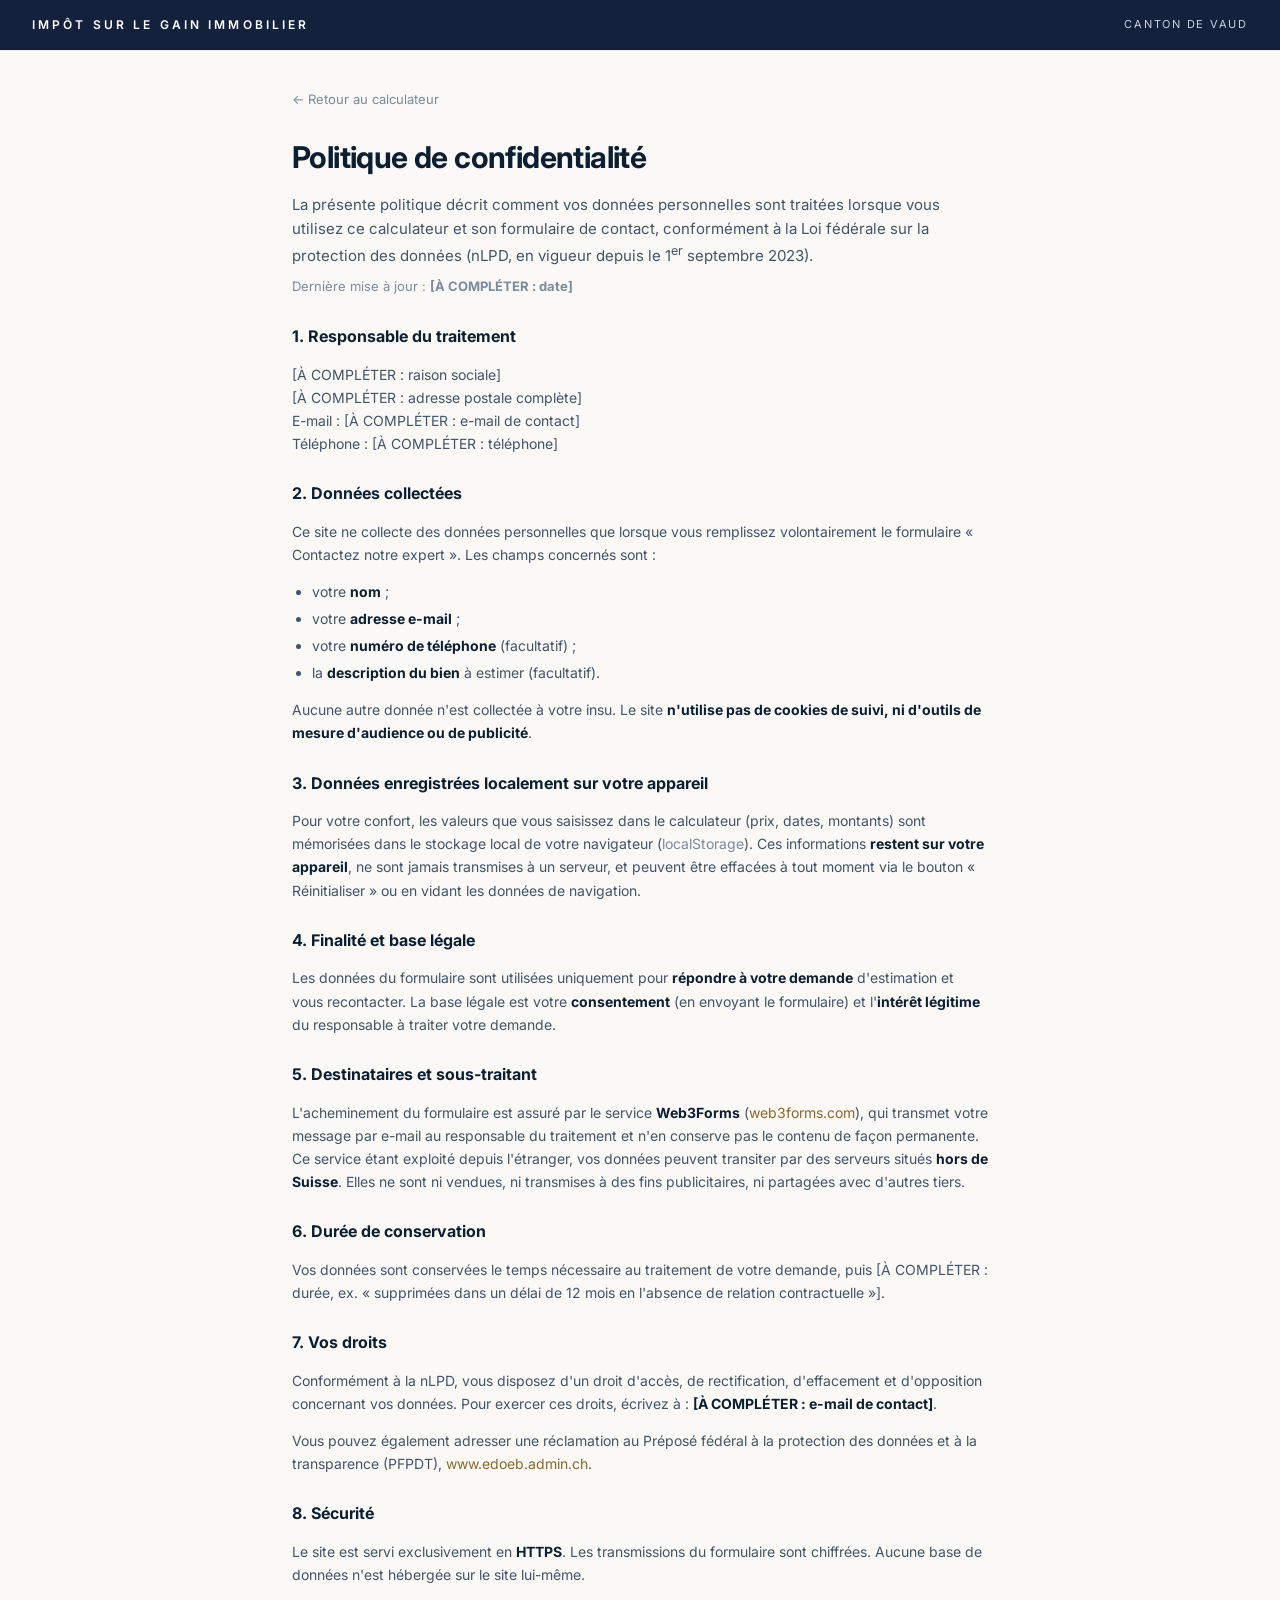
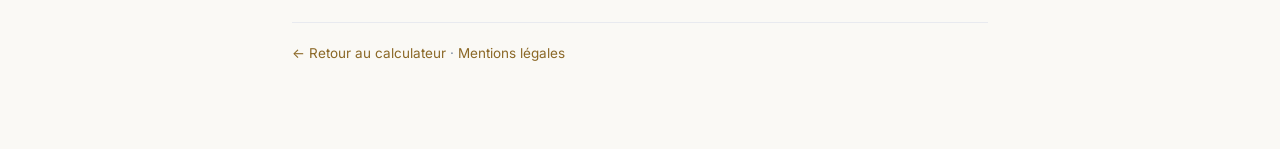
==== confidentialite.html @ 52d0381a "Part 5: nLPD legal pages (privacy policy + imprint) Add confidentialite.html (nLPD-compliant privacy" ====
<!doctype html>
<html lang="fr">
<head>
<meta charset="utf-8" />
<meta name="viewport" content="width=device-width, initial-scale=1, viewport-fit=cover" />
<title>Politique de confidentialité — Calculateur IGI Vaud</title>
<meta name="robots" content="noindex" />
<link rel="preconnect" href="https://fonts.googleapis.com" />
<link rel="preconnect" href="https://fonts.gstatic.com" crossorigin />
<link href="https://fonts.googleapis.com/css2?family=Inter:wght@300;400;500;600;700;800&display=swap" rel="stylesheet" />
<link rel="stylesheet" href="styles.css" />
</head>
<body>

<header class="site-header">
  <div class="topbar">
    <div class="topbar-inner wrap">
      <div class="topbar-brand">Impôt sur le gain immobilier</div>
      <div class="topbar-meta">Canton de Vaud</div>
    </div>
  </div>
</header>

<main class="wrap legal-wrap">
  <a class="legal-back" href="index.html">← Retour au calculateur</a>

  <h1 class="legal-h1">Politique de confidentialité</h1>
  <p class="legal-lead">La présente politique décrit comment vos données personnelles sont traitées lorsque vous utilisez ce calculateur et son formulaire de contact, conformément à la Loi fédérale sur la protection des données (nLPD, en vigueur depuis le 1<sup>er</sup> septembre 2023).</p>
  <p class="legal-updated">Dernière mise à jour : <strong>[À COMPLÉTER : date]</strong></p>

  <section class="legal-sec">
    <h2>1. Responsable du traitement</h2>
    <p>
      [À COMPLÉTER : raison sociale]<br />
      [À COMPLÉTER : adresse postale complète]<br />
      E-mail : [À COMPLÉTER : e-mail de contact]<br />
      Téléphone : [À COMPLÉTER : téléphone]
    </p>
  </section>

  <section class="legal-sec">
    <h2>2. Données collectées</h2>
    <p>Ce site ne collecte des données personnelles que lorsque vous remplissez volontairement le formulaire « Contactez notre expert ». Les champs concernés sont :</p>
    <ul>
      <li>votre <strong>nom</strong> ;</li>
      <li>votre <strong>adresse e-mail</strong> ;</li>
      <li>votre <strong>numéro de téléphone</strong> (facultatif) ;</li>
      <li>la <strong>description du bien</strong> à estimer (facultatif).</li>
    </ul>
    <p>Aucune autre donnée n'est collectée à votre insu. Le site <strong>n'utilise pas de cookies de suivi, ni d'outils de mesure d'audience ou de publicité</strong>.</p>
  </section>

  <section class="legal-sec">
    <h2>3. Données enregistrées localement sur votre appareil</h2>
    <p>Pour votre confort, les valeurs que vous saisissez dans le calculateur (prix, dates, montants) sont mémorisées dans le stockage local de votre navigateur (<em>localStorage</em>). Ces informations <strong>restent sur votre appareil</strong>, ne sont jamais transmises à un serveur, et peuvent être effacées à tout moment via le bouton « Réinitialiser » ou en vidant les données de navigation.</p>
  </section>

  <section class="legal-sec">
    <h2>4. Finalité et base légale</h2>
    <p>Les données du formulaire sont utilisées uniquement pour <strong>répondre à votre demande</strong> d'estimation et vous recontacter. La base légale est votre <strong>consentement</strong> (en envoyant le formulaire) et l'<strong>intérêt légitime</strong> du responsable à traiter votre demande.</p>
  </section>

  <section class="legal-sec">
    <h2>5. Destinataires et sous-traitant</h2>
    <p>L'acheminement du formulaire est assuré par le service <strong>Web3Forms</strong> (<a href="https://web3forms.com" target="_blank" rel="noopener">web3forms.com</a>), qui transmet votre message par e-mail au responsable du traitement et n'en conserve pas le contenu de façon permanente. Ce service étant exploité depuis l'étranger, vos données peuvent transiter par des serveurs situés <strong>hors de Suisse</strong>. Elles ne sont ni vendues, ni transmises à des fins publicitaires, ni partagées avec d'autres tiers.</p>
  </section>

  <section class="legal-sec">
    <h2>6. Durée de conservation</h2>
    <p>Vos données sont conservées le temps nécessaire au traitement de votre demande, puis [À COMPLÉTER : durée, ex. « supprimées dans un délai de 12 mois en l'absence de relation contractuelle »].</p>
  </section>

  <section class="legal-sec">
    <h2>7. Vos droits</h2>
    <p>Conformément à la nLPD, vous disposez d'un droit d'accès, de rectification, d'effacement et d'opposition concernant vos données. Pour exercer ces droits, écrivez à : <strong>[À COMPLÉTER : e-mail de contact]</strong>.</p>
    <p>Vous pouvez également adresser une réclamation au Préposé fédéral à la protection des données et à la transparence (PFPDT), <a href="https://www.edoeb.admin.ch" target="_blank" rel="noopener">www.edoeb.admin.ch</a>.</p>
  </section>

  <section class="legal-sec">
    <h2>8. Sécurité</h2>
    <p>Le site est servi exclusivement en <strong>HTTPS</strong>. Les transmissions du formulaire sont chiffrées. Aucune base de données n'est hébergée sur le site lui-même.</p>
  </section>

  <p class="legal-foot"><a href="index.html">← Retour au calculateur</a> · <a href="mentions-legales.html">Mentions légales</a></p>
</main>

</body>
</html>
---- styles.css ----
/* ============================================================
   IGI Vaud — Calculateur
   Design : clean modern, generous whitespace, navy + warm gold
   ============================================================ */

:root {
  /* palette — kept from previous version */
  --ink:        #0b1f33;
  --ink-soft:   #41546b;
  --muted:      #7a8aa0;
  --line:       #e8eaef;
  --line-soft:  #f1f2f6;
  --bg:         #faf9f5;
  --bg-card:    #ffffff;
  --bg-elev:    #fbfaf6;
  --accent:     #b48a47;
  --accent-dk:  #8b6826;
  --accent-soft:#f6ecd6;
  --blue:       #1f4f8a;
  --blue-soft:  #eaf1f9;
  --green:      #2b6a3f;
  --green-soft: #e6f1ea;
  --red:        #a8331f;
  --red-soft:   #faece8;
  --warn:       #a47214;
  --warn-soft:  #fbf3df;

  /* shadows — lighter than before */
  --shadow-1: 0 1px 2px rgba(11,31,51,.03);
  --shadow-2: 0 6px 22px -8px rgba(11,31,51,.08);
  --shadow-3: 0 20px 50px -22px rgba(11,31,51,.18);

  /* radii */
  --r-sm: 6px;
  --r:    10px;
  --r-lg: 14px;
  --r-xl: 22px;

  /* type */
  --serif: "Cormorant Garamond", Georgia, serif;
  --sans:  "Inter", -apple-system, BlinkMacSystemFont, "Segoe UI", Roboto, Helvetica, Arial, sans-serif;
}

/* ---------- base ---------- */
* { box-sizing: border-box; }
html, body { margin: 0; padding: 0; }
html { scroll-behavior: smooth; }
body {
  font-family: var(--sans);
  font-size: 15px;
  line-height: 1.55;
  color: var(--ink);
  background: var(--bg);
  -webkit-font-smoothing: antialiased;
  -moz-osx-font-smoothing: grayscale;
  text-rendering: optimizeLegibility;
}
a { color: var(--accent-dk); text-decoration: none; border-bottom: 1px solid transparent; transition: border-color .2s; }
a:hover { border-bottom-color: var(--accent); }
em { font-style: normal; color: var(--muted); font-weight: 400; }
button { font-family: inherit; cursor: pointer; }

.wrap {
  width: 100%;
  max-width: 1280px;
  margin: 0 auto;
  padding: 0 32px;
}

/* ---------- header ---------- */
.site-header {
  position: sticky;
  top: 0;
  z-index: 50;
  background: #fff;
  border-bottom: 1px solid var(--line);
}

/* Bandeau navy — repris du site d'estimation foncière */
.topbar {
  background: #14213d;
  color: #fff;
}
.topbar-inner {
  display: flex;
  align-items: center;
  justify-content: space-between;
  height: 50px;
  gap: 16px;
}
.topbar-brand {
  font-family: var(--sans);
  font-weight: 600;
  letter-spacing: .26em;
  text-transform: uppercase;
  font-size: 12px;
  color: #fff;
  white-space: nowrap;
  overflow: hidden;
  text-overflow: ellipsis;
}
.topbar-meta {
  font-size: 11px;
  letter-spacing: .16em;
  text-transform: uppercase;
  color: #c9d2e3;
  white-space: nowrap;
}

/* badges déplacés dans la barre d'onglets */
.tabs-badges {
  display: flex;
  gap: 8px;
  align-items: center;
  margin-left: auto;
  padding-left: 16px;
}
.badge, .badge-check {
  display: inline-flex;
  align-items: center;
  gap: 6px;
  font-size: 11px;
  font-weight: 600;
  padding: 6px 12px;
  border-radius: 999px;
  letter-spacing: .06em;
  text-transform: uppercase;
}
.badge {
  color: var(--accent-dk);
  background: var(--accent-soft);
  border: 1px solid #e7d8b6;
}
.badge-check {
  color: var(--green);
  background: var(--green-soft);
  border: 1px solid #cfe3d7;
  cursor: help;
}
.check-dot {
  width: 6px; height: 6px;
  border-radius: 50%;
  background: var(--green);
  box-shadow: 0 0 0 3px rgba(43,106,63,.18);
}

/* ---------- tabs ---------- */
.tabs {
  border-top: 1px solid var(--line-soft);
  background: #fff;
}
.tabs-wrap {
  display: flex;
  gap: 6px;
  position: relative;
  overflow-x: auto;
  scrollbar-width: none;
}
.tabs-wrap::-webkit-scrollbar { display: none; }

.tab {
  background: transparent;
  border: 0;
  padding: 16px 4px;
  margin-right: 30px;
  color: var(--muted);
  font-size: 14px;
  font-weight: 500;
  position: relative;
  white-space: nowrap;
  transition: color .2s;
}
.tab:hover { color: var(--ink-soft); }
.tab.is-active { color: var(--ink); font-weight: 600; }
.tab::after {
  content: "";
  position: absolute;
  left: 0; right: 0;
  bottom: -1px;
  height: 2px;
  background: var(--ink);
  transform: scaleX(0);
  transform-origin: left;
  transition: transform .3s cubic-bezier(.5,0,.2,1);
}
.tab.is-active::after { transform: scaleX(1); }

/* ---------- main / panels ---------- */
.main-content { padding: 40px 32px 72px; }

.panel { display: none; animation: fadein .35s ease; }
.panel.is-active { display: block; }

@keyframes fadein {
  from { opacity: 0; transform: translateY(4px); }
  to   { opacity: 1; transform: translateY(0); }
}

.panel-intro { margin-bottom: 32px; max-width: 800px; }
.panel-title {
  font-family: var(--sans);
  font-weight: 700;
  font-size: 32px;
  line-height: 1.15;
  letter-spacing: -.02em;
  margin: 0 0 8px;
  color: var(--ink);
}
.panel-sub {
  font-size: 14.5px;
  color: var(--ink-soft);
  margin: 0;
  max-width: 720px;
}

/* ---------- hero timeline (animation) ---------- */
.hero-tl {
  display: grid;
  grid-template-columns: 0.8fr 1.2fr;
  gap: 28px;
  align-items: center;
  background:
    radial-gradient(120% 140% at 100% 0%, rgba(180,138,71,.16) 0%, transparent 46%),
    linear-gradient(152deg, #11304e 0%, #0a1b2d 100%);
  border-radius: var(--r-lg);
  padding: 28px 34px;
  margin-bottom: 22px;
  color: #fff;
  box-shadow: var(--shadow-3);
  overflow: hidden;
  position: relative;
}
.hero-tl-copy { min-width: 0; }
.hero-tl-eyebrow {
  font-size: 11px;
  letter-spacing: .2em;
  text-transform: uppercase;
  color: var(--accent);
  font-weight: 700;
  margin-bottom: 10px;
}
.hero-tl-title {
  margin: 0 0 10px;
  font-family: var(--sans);
  font-weight: 700;
  font-size: 27px;
  line-height: 1.12;
  letter-spacing: -.02em;
  color: #fff;
}
.hero-tl-sub {
  margin: 0 0 18px;
  font-size: 13.5px;
  line-height: 1.55;
  color: rgba(255,255,255,.66);
  max-width: 360px;
}
.hero-tl-sub strong { color: #fff; font-weight: 600; }
.hero-tl-replay {
  display: inline-flex;
  align-items: center;
  gap: 7px;
  background: rgba(255,255,255,.08);
  border: 1px solid rgba(255,255,255,.16);
  color: rgba(255,255,255,.82);
  font-size: 12.5px;
  font-weight: 500;
  padding: 8px 14px;
  border-radius: 999px;
  transition: background .2s, border-color .2s, color .2s;
}
.hero-tl-replay:hover { background: rgba(255,255,255,.14); border-color: rgba(255,255,255,.3); color: #fff; }
.hero-tl-replay svg { transition: transform .5s ease; }
.hero-tl-replay:hover svg { transform: rotate(-180deg); }

.hero-tl-viz { position: relative; min-width: 0; }
.hero-tl-readout {
  position: absolute;
  top: 0;
  right: 6px;
  text-align: right;
  z-index: 2;
  pointer-events: none;
}
.hero-tl-rate {
  display: block;
  font-family: var(--sans);
  font-weight: 800;
  font-size: 40px;
  line-height: 1;
  letter-spacing: -.02em;
  font-variant-numeric: tabular-nums;
  color: var(--accent);
  text-shadow: 0 2px 18px rgba(180,138,71,.4);
}
.hero-tl-year {
  display: block;
  margin-top: 4px;
  font-size: 12px;
  color: rgba(255,255,255,.55);
  font-variant-numeric: tabular-nums;
}
#heroChart { width: 100%; height: 220px; display: block; overflow: visible; }

/* svg pieces */
.htl-grid { stroke: rgba(255,255,255,.08); stroke-width: 1; }
.htl-axis-label { fill: rgba(255,255,255,.4); font-size: 10px; font-family: var(--sans); }
.htl-rate-label { fill: rgba(255,255,255,.35); font-size: 9px; font-family: var(--sans); }
.htl-curve { fill: none; stroke: var(--accent); stroke-width: 2.4; stroke-linecap: round; stroke-linejoin: round; }
.htl-marker { fill: #fff; stroke: var(--accent); stroke-width: 3; filter: drop-shadow(0 2px 6px rgba(0,0,0,.3)); }
.htl-user-guide { stroke: rgba(255,255,255,.3); stroke-width: 1; stroke-dasharray: 3 3; }
.htl-user-dot { fill: var(--accent); stroke: #fff; stroke-width: 2.5; }
.htl-user-pulse { fill: var(--accent); opacity: .5; }
.htl-user-label { fill: #fff; font-size: 10.5px; font-weight: 600; font-family: var(--sans); }

@media (max-width: 880px) {
  .hero-tl { grid-template-columns: 1fr; gap: 18px; padding: 24px 22px; }
  .hero-tl-title { font-size: 23px; }
  .hero-tl-sub { max-width: none; }
  .hero-tl-rate { font-size: 34px; }
  #heroChart { height: 180px; }
}

/* ---------- layout ---------- */
.layout {
  display: grid;
  grid-template-columns: 1fr 380px;
  gap: 28px;
  align-items: start;
}
@media (max-width: 1080px) {
  .layout { grid-template-columns: 1fr; }
}

.form-col { display: flex; flex-direction: column; gap: 18px; }

/* ---------- card ---------- */
.card {
  background: var(--bg-card);
  border: 1px solid var(--line);
  border-radius: var(--r-lg);
  padding: 24px 26px;
  box-shadow: var(--shadow-1);
  transition: box-shadow .2s, border-color .2s;
}
.card:hover { border-color: #dde2eb; }

.card-head {
  display: flex;
  align-items: center;
  gap: 12px;
  margin-bottom: 18px;
  flex-wrap: wrap;
}
.card-step {
  font-family: var(--sans);
  font-size: 11px;
  font-weight: 700;
  color: var(--muted);
  letter-spacing: .14em;
  background: var(--bg-elev);
  border: 1px solid var(--line);
  padding: 3px 8px;
  border-radius: 4px;
}
.card-title {
  margin: 0;
  font-size: 17px;
  font-weight: 600;
  letter-spacing: -.005em;
  color: var(--ink);
}
.card-hint {
  font-size: 12px;
  color: var(--muted);
  font-weight: 400;
  margin-left: auto;
}
.card-help {
  font-size: 13px;
  color: var(--ink-soft);
  background: var(--bg-elev);
  border-left: 2px solid var(--accent);
  padding: 10px 14px;
  border-radius: 4px;
  margin: 0 0 18px;
  line-height: 1.5;
}
.card-help a { font-weight: 500; }

/* collapsible (details/summary) */
.card.collapsible { padding: 22px 26px; }
.card.collapsible summary {
  list-style: none;
  cursor: pointer;
  margin-bottom: 0;
  user-select: none;
}
.card.collapsible summary::-webkit-details-marker { display: none; }
.card.collapsible .chev {
  margin-left: 4px;
  color: var(--muted);
  transition: transform .25s;
}
.card.collapsible[open] .chev { transform: rotate(180deg); }
.card.collapsible[open] summary { margin-bottom: 18px; }
.card.collapsible > *:not(summary) { animation: fadein .25s ease; }

/* ---------- grids ---------- */
.grid { display: grid; gap: 16px 18px; }
.grid-2 { grid-template-columns: repeat(2, minmax(0, 1fr)); }
.grid-3 { grid-template-columns: repeat(3, minmax(0, 1fr)); }
@media (max-width: 720px) {
  .grid-2, .grid-3 { grid-template-columns: 1fr; }
}

/* ---------- field ---------- */
.field { display: flex; flex-direction: column; gap: 5px; min-width: 0; }
.field-label {
  font-size: 12px;
  font-weight: 500;
  color: var(--ink-soft);
  letter-spacing: .02em;
}
.field-label em {
  color: var(--muted);
  font-weight: 400;
  margin-left: 4px;
}

input[type="text"],
input[type="number"],
input[type="date"],
input[type="search"] {
  appearance: none;
  -webkit-appearance: none;
  width: 100%;
  height: 42px;
  padding: 0 14px;
  border: 1px solid var(--line);
  border-radius: var(--r);
  background: #fff;
  font-family: var(--sans);
  font-size: 14.5px;
  font-weight: 500;
  color: var(--ink);
  transition: border-color .2s, box-shadow .2s, background .2s;
}
input[type="date"] { color: var(--ink); font-weight: 500; }
input::placeholder { color: #c2cbd7; font-weight: 400; }
input:hover { border-color: #cdd4e0; }
input:focus {
  outline: none;
  border-color: var(--blue);
  box-shadow: 0 0 0 4px rgba(31,79,138,.10);
}
input.num { text-align: right; font-variant-numeric: tabular-nums; padding-right: 54px; }

.input-wrap { position: relative; }
.input-suffix {
  position: absolute;
  right: 14px;
  top: 50%;
  transform: translateY(-50%);
  font-size: 11.5px;
  color: var(--muted);
  font-weight: 500;
  letter-spacing: .04em;
  pointer-events: none;
}

/* readout inline (auto-calculated cell) */
.field.auto .readout-inline {
  height: 42px;
  display: flex;
  align-items: center;
  justify-content: flex-end;
  gap: 8px;
  padding: 0 14px;
  border: 1px dashed var(--line);
  border-radius: var(--r);
  background: var(--bg-elev);
  color: var(--ink);
  font-variant-numeric: tabular-nums;
  font-weight: 600;
  font-size: 14.5px;
}
.readout-inline .suffix {
  font-size: 11.5px;
  color: var(--muted);
  font-weight: 500;
}

/* pill = small inline result */
.pill {
  display: flex;
  align-items: center;
  justify-content: space-between;
  gap: 12px;
  padding: 12px 16px;
  margin-top: 18px;
  background: var(--bg-elev);
  border: 1px solid var(--line-soft);
  border-radius: var(--r);
}
.pill-label {
  font-size: 12px;
  color: var(--ink-soft);
  font-weight: 500;
}
.pill-value {
  font-weight: 600;
  color: var(--ink);
  font-variant-numeric: tabular-nums;
}
.pill.highlight {
  background: var(--accent-soft);
  border-color: #e7d8b6;
}
.pill.highlight .pill-value { color: var(--accent-dk); }
.pill-row {
  display: grid;
  gap: 8px;
  margin-top: 16px;
}

/* totals — minimal */
.card-total {
  display: flex;
  align-items: center;
  justify-content: space-between;
  margin-top: 18px;
  padding: 14px 18px;
  background: var(--ink);
  color: #fff;
  border-radius: var(--r);
  font-size: 13px;
  letter-spacing: .04em;
  text-transform: uppercase;
  font-weight: 500;
}
.card-total strong {
  font-family: var(--sans);
  font-size: 18px;
  font-weight: 700;
  letter-spacing: -.005em;
  text-transform: none;
  font-variant-numeric: tabular-nums;
}

/* ---------- occupation choice (refonte) ---------- */
.occ-choice {
  display: grid;
  grid-template-columns: repeat(3, 1fr);
  gap: 10px;
  margin-bottom: 18px;
}
.occ-btn {
  background: #fff;
  border: 1.5px solid var(--line);
  border-radius: var(--r);
  padding: 16px 14px;
  display: flex;
  flex-direction: column;
  align-items: flex-start;
  gap: 6px;
  transition: all .2s;
  color: var(--ink-soft);
}
.occ-btn:hover { border-color: #cdd4e0; background: var(--bg-elev); color: var(--ink); }
.occ-btn.is-active {
  border-color: var(--ink);
  background: var(--ink);
  color: #fff;
  box-shadow: var(--shadow-2);
}
.occ-icon {
  display: inline-flex;
  width: 36px; height: 36px;
  border-radius: 8px;
  background: var(--bg-elev);
  align-items: center;
  justify-content: center;
  color: var(--ink);
  margin-bottom: 4px;
}
.occ-btn.is-active .occ-icon {
  background: rgba(255,255,255,.10);
  color: var(--accent);
}
.occ-name { font-weight: 600; font-size: 14px; }
.occ-meta { font-size: 11.5px; color: var(--muted); letter-spacing: .02em; }
.occ-btn.is-active .occ-meta { color: rgba(255,255,255,.6); }
@media (max-width: 600px) {
  .occ-choice { grid-template-columns: 1fr; }
}

.occ-detail {
  margin-bottom: 16px;
}
.occ-explain {
  font-size: 13.5px;
  color: var(--ink-soft);
  background: var(--bg-elev);
  border: 1px solid var(--line-soft);
  border-radius: var(--r);
  padding: 14px 16px;
  margin: 0;
  line-height: 1.55;
}

/* ---------- slider mixte ---------- */
.slider-block {
  background: var(--bg-elev);
  border: 1px solid var(--line-soft);
  border-radius: var(--r);
  padding: 18px 18px 16px;
}
.slider-prompt {
  font-size: 13.5px;
  color: var(--ink-soft);
  margin-bottom: 14px;
}
.slider-prompt strong { color: var(--ink); font-weight: 600; }
.slider-track-wrap {
  position: relative;
  height: 32px;
  display: flex;
  align-items: center;
}
input[type="range"] {
  -webkit-appearance: none;
  appearance: none;
  width: 100%;
  height: 8px;
  border-radius: 999px;
  background: transparent;
  cursor: pointer;
}
input[type="range"]::-webkit-slider-runnable-track {
  height: 8px;
  border-radius: 999px;
  background: linear-gradient(to right,
    var(--accent) 0%,
    var(--accent) var(--slider-pct, 0%),
    #d8dde6 var(--slider-pct, 0%),
    #d8dde6 100%);
}
input[type="range"]::-moz-range-track {
  height: 8px;
  border-radius: 999px;
  background: #d8dde6;
}
input[type="range"]::-moz-range-progress {
  height: 8px;
  border-radius: 999px;
  background: var(--accent);
}
input[type="range"]::-webkit-slider-thumb {
  -webkit-appearance: none;
  appearance: none;
  width: 22px; height: 22px;
  border-radius: 50%;
  background: #fff;
  border: 2px solid var(--ink);
  margin-top: -7px;
  cursor: grab;
  box-shadow: 0 2px 6px rgba(11,31,51,.18);
  transition: transform .15s;
}
input[type="range"]::-webkit-slider-thumb:hover { transform: scale(1.1); }
input[type="range"]::-webkit-slider-thumb:active { cursor: grabbing; transform: scale(1.05); }
input[type="range"]::-moz-range-thumb {
  width: 22px; height: 22px;
  border-radius: 50%;
  background: #fff;
  border: 2px solid var(--ink);
  cursor: grab;
  box-shadow: 0 2px 6px rgba(11,31,51,.18);
}
input[type="range"]:focus { outline: none; }
input[type="range"]:focus::-webkit-slider-thumb {
  box-shadow: 0 0 0 6px rgba(180,138,71,.18), 0 2px 6px rgba(11,31,51,.18);
}

.slider-readout {
  display: flex;
  justify-content: space-between;
  margin-top: 12px;
  gap: 12px;
}
.slider-leg {
  display: flex;
  flex-direction: column;
  align-items: flex-start;
}
.slider-leg.secondaire { align-items: flex-end; text-align: right; }
.leg-num {
  font-size: 22px;
  font-weight: 700;
  color: var(--ink);
  font-variant-numeric: tabular-nums;
  line-height: 1;
}
.slider-leg.principale .leg-num { color: var(--accent-dk); }
.leg-lbl {
  font-size: 11.5px;
  color: var(--muted);
  margin-top: 4px;
  letter-spacing: .02em;
}

/* ---------- RESULTS column ---------- */
.result-col { position: relative; }
.result-sticky {
  position: sticky;
  top: 132px;
  display: flex;
  flex-direction: column;
  gap: 14px;
}
@media (max-width: 1080px) {
  .result-sticky { position: static; }
}

.result-hero {
  background: linear-gradient(155deg, #11304e 0%, #0a1b2d 100%);
  color: #fff;
  border-radius: var(--r-lg);
  padding: 26px 28px 24px;
  box-shadow: var(--shadow-3);
  overflow: hidden;
  position: relative;
}
.result-hero::after {
  content: "";
  position: absolute;
  top: -40%; right: -20%;
  width: 320px; height: 320px;
  background: radial-gradient(circle, rgba(180,138,71,.20) 0%, transparent 70%);
  pointer-events: none;
}
.result-eyebrow {
  font-size: 11px;
  letter-spacing: .2em;
  text-transform: uppercase;
  color: var(--accent);
  font-weight: 700;
  margin-bottom: 6px;
}
.result-amount {
  /* readable, modern: sans-serif tabular-nums, slightly loose for apostrophes */
  font-family: var(--sans);
  font-weight: 700;
  font-size: 40px;
  line-height: 1.1;
  letter-spacing: -.01em;
  font-variant-numeric: tabular-nums;
  font-feature-settings: "tnum", "lnum";
  color: #fff;
  word-spacing: -0.04em;
}
.result-foot {
  margin-top: 8px;
  font-size: 12.5px;
  color: rgba(255,255,255,.62);
  line-height: 1.45;
}

.result-card {
  background: #fff;
  border: 1px solid var(--line);
  border-radius: var(--r-lg);
  padding: 18px 22px;
  box-shadow: var(--shadow-1);
}

.result-title {
  font-family: var(--sans);
  font-size: 12px;
  font-weight: 700;
  letter-spacing: .14em;
  text-transform: uppercase;
  color: var(--muted);
  margin: 0 0 12px;
  padding-bottom: 10px;
  border-bottom: 1px solid var(--line-soft);
}

/* key-value tables */
.kv {
  width: 100%;
  border-collapse: collapse;
  font-size: 13px;
}
.kv td {
  padding: 6px 0;
  color: var(--ink-soft);
  vertical-align: top;
}
.kv td.num {
  text-align: right;
  font-variant-numeric: tabular-nums;
  color: var(--ink);
  white-space: nowrap;
}
.kv tr.sep td {
  border-top: 1px solid var(--line-soft);
  padding-top: 9px;
  color: var(--ink);
}

/* tips */
.tips { list-style: none; padding: 0; margin: 0; display: flex; flex-direction: column; gap: 14px; }
.tips li {
  font-size: 13px;
  color: var(--ink-soft);
  line-height: 1.5;
}
.tips strong {
  display: block;
  color: var(--ink);
  font-size: 12.5px;
  font-weight: 600;
  margin-bottom: 2px;
}
.tips div { color: var(--muted); font-size: 12.5px; }

.disclaimer {
  font-size: 11.5px;
  color: var(--muted);
  line-height: 1.5;
  margin: 0;
  padding: 0 4px;
}

.reset-btn {
  background: transparent;
  border: 1px solid var(--line);
  border-radius: var(--r);
  padding: 10px 14px;
  font-size: 13px;
  color: var(--ink-soft);
  font-weight: 500;
  transition: all .2s;
}
.reset-btn:hover {
  background: var(--ink);
  color: #fff;
  border-color: var(--ink);
}

/* ---------- BARÈME ---------- */
.bareme-wrap {
  display: grid;
  grid-template-columns: 1.1fr 1fr;
  gap: 28px;
  align-items: start;
}
@media (max-width: 1000px) {
  .bareme-wrap { grid-template-columns: 1fr; }
}
.bareme-table {
  width: 100%;
  border-collapse: collapse;
  background: #fff;
  border: 1px solid var(--line);
  border-radius: var(--r-lg);
  overflow: hidden;
  box-shadow: var(--shadow-1);
  font-size: 13.5px;
}
.bareme-table th {
  background: var(--bg-elev);
  color: var(--ink-soft);
  text-align: left;
  padding: 13px 18px;
  font-weight: 600;
  font-size: 11px;
  letter-spacing: .12em;
  text-transform: uppercase;
  border-bottom: 1px solid var(--line);
}
.bareme-table th:last-child { text-align: right; }
.bareme-table td {
  padding: 10px 18px;
  border-top: 1px solid var(--line-soft);
}
.bareme-table tr:first-child td { border-top: 0; }
.bareme-table td:first-child {
  font-variant-numeric: tabular-nums;
  font-weight: 600;
  color: var(--ink);
  width: 100px;
}
.bareme-table td:nth-child(2) { color: var(--muted); }
.bareme-table td:last-child {
  text-align: right;
  font-weight: 600;
  font-variant-numeric: tabular-nums;
  color: var(--ink);
}
.bareme-table tr:hover td { background: var(--bg-elev); }
.bareme-table tr.floor td { background: var(--accent-soft) !important; color: var(--accent-dk); font-weight: 600; }
.bareme-table tr.floor td:first-child { color: var(--accent-dk); }

.bareme-side {
  display: flex;
  flex-direction: column;
  gap: 16px;
}
.bareme-chart {
  background: #fff;
  border: 1px solid var(--line);
  border-radius: var(--r-lg);
  padding: 20px;
  box-shadow: var(--shadow-1);
}
.chart-title {
  font-size: 11px;
  color: var(--muted);
  letter-spacing: .12em;
  text-transform: uppercase;
  font-weight: 700;
  margin-bottom: 14px;
}
#rateChart { width: 100%; height: 220px; display: block; }
.bareme-source {
  font-size: 12.5px;
  color: var(--ink-soft);
  padding: 12px 16px;
  background: var(--bg-elev);
  border-radius: var(--r);
  border: 1px solid var(--line-soft);
  line-height: 1.5;
}

/* ---------- GUIDE — modernized ---------- */
.guide-toolbar {
  display: flex;
  align-items: center;
  justify-content: space-between;
  gap: 14px;
  margin-bottom: 22px;
  flex-wrap: wrap;
}
.search-wrap {
  position: relative;
  flex: 1;
  min-width: 220px;
  max-width: 480px;
}
.search-wrap svg {
  position: absolute;
  left: 14px;
  top: 50%;
  transform: translateY(-50%);
  color: var(--muted);
  pointer-events: none;
}
.search-wrap input[type="search"] {
  padding-left: 40px;
  background: #fff;
}
.filter-chips {
  display: flex;
  gap: 6px;
  background: var(--bg-elev);
  padding: 4px;
  border-radius: 999px;
  border: 1px solid var(--line-soft);
}
.chip {
  background: transparent;
  border: 0;
  font-size: 13px;
  font-weight: 500;
  color: var(--ink-soft);
  padding: 8px 14px;
  border-radius: 999px;
  transition: all .2s;
}
.chip:hover { color: var(--ink); }
.chip.is-active {
  background: #fff;
  color: var(--ink);
  font-weight: 600;
  box-shadow: var(--shadow-2);
}

.guide-list-unified {
  display: grid;
  grid-template-columns: repeat(2, 1fr);
  gap: 10px;
}
@media (max-width: 820px) {
  .guide-list-unified { grid-template-columns: 1fr; }
}
.g-item {
  display: grid;
  grid-template-columns: 38px 1fr auto;
  align-items: center;
  gap: 12px;
  padding: 14px 16px;
  border: 1px solid var(--line);
  border-radius: var(--r);
  background: #fff;
  transition: all .2s;
}
.g-item:hover {
  border-color: var(--ink);
  transform: translateY(-1px);
  box-shadow: var(--shadow-2);
}
.g-item.is-no { background: #fff; }
.g-item .g-mark {
  width: 28px; height: 28px;
  border-radius: 50%;
  display: grid; place-items: center;
  flex-shrink: 0;
}
.g-item.is-yes .g-mark { background: var(--green-soft); color: var(--green); }
.g-item.is-yes-partial .g-mark { background: #fff5e0; color: #92671b; }
.g-item.is-no .g-mark { background: var(--red-soft); color: var(--red); }
.g-body { min-width: 0; }
.g-title {
  font-size: 14px;
  font-weight: 600;
  color: var(--ink);
  line-height: 1.3;
}
.g-note {
  font-size: 12px;
  color: var(--muted);
  margin-top: 2px;
  line-height: 1.4;
}
.g-tag {
  font-size: 10.5px;
  font-weight: 700;
  letter-spacing: .1em;
  padding: 4px 8px;
  border-radius: 4px;
  white-space: nowrap;
}
.g-item.is-yes .g-tag { background: var(--green-soft); color: var(--green); }
.g-item.is-yes-partial .g-tag { background: #fff5e0; color: #92671b; }
.g-item.is-no .g-tag { background: var(--red-soft); color: var(--red); }

.g-empty {
  grid-column: 1 / -1;
  text-align: center;
  color: var(--muted);
  font-size: 14px;
  padding: 40px 20px;
  background: var(--bg-elev);
  border-radius: var(--r);
  border: 1px dashed var(--line);
}

.guide-source {
  font-size: 12.5px;
  color: var(--ink-soft);
  line-height: 1.5;
  padding: 14px 18px;
  background: var(--bg-elev);
  border-left: 2px solid var(--accent);
  border-radius: 6px;
  margin-top: 24px;
}

/* ---------- CTA contact ---------- */
.cta-card {
  position: relative;
  overflow: hidden;
  border-radius: var(--r-lg);
  padding: 22px 24px;
  background: linear-gradient(155deg, #1b3a5b 0%, #11304e 55%, #0a1b2d 100%);
  color: #fff;
  box-shadow: var(--shadow-2);
}
.cta-glow {
  position: absolute;
  top: -50%; right: -30%;
  width: 280px; height: 280px;
  background: radial-gradient(circle, rgba(180,138,71,.34) 0%, transparent 68%);
  pointer-events: none;
}
.cta-body { position: relative; }
.cta-kicker {
  font-size: 11px;
  letter-spacing: .14em;
  text-transform: uppercase;
  font-weight: 700;
  color: var(--accent);
  margin-bottom: 8px;
}
.cta-title {
  margin: 0 0 6px;
  font-size: 18px;
  font-weight: 700;
  line-height: 1.25;
  letter-spacing: -.01em;
  color: #fff;
}
.cta-sub {
  margin: 0 0 16px;
  font-size: 12.5px;
  line-height: 1.5;
  color: rgba(255,255,255,.66);
}
.cta-btn {
  display: inline-flex;
  align-items: center;
  gap: 8px;
  background: var(--accent);
  color: #1a1205;
  border: 0;
  border-radius: var(--r);
  padding: 11px 18px;
  font-size: 13.5px;
  font-weight: 600;
  letter-spacing: .01em;
  transition: transform .15s, box-shadow .2s, background .2s;
  box-shadow: 0 6px 18px -6px rgba(180,138,71,.7);
}
.cta-btn svg { transition: transform .2s; }
.cta-btn:hover {
  background: #c79a52;
  transform: translateY(-1px);
  box-shadow: 0 10px 24px -8px rgba(180,138,71,.85);
}
.cta-btn:hover svg { transform: translateX(3px); }

/* ---------- profil expert (confiance) ---------- */
.expert-mini {
  display: flex;
  align-items: center;
  gap: 12px;
  margin: 0 0 16px;
  padding-top: 14px;
  border-top: 1px solid rgba(255,255,255,.12);
}
.expert-photo {
  width: 46px; height: 46px;
  border-radius: 50%;
  object-fit: cover;
  border: 2px solid rgba(255,255,255,.22);
  background: #1b3a5b;
  flex-shrink: 0;
}
.expert-photo.lg { width: 58px; height: 58px; border-color: var(--line); }
.expert-photo.is-fallback {
  background: #1b3a5b url("data:image/svg+xml,%3Csvg xmlns='http://www.w3.org/2000/svg' viewBox='0 0 24 24' fill='%23ffffff' fill-opacity='0.66'%3E%3Cpath d='M12 12a5 5 0 1 0 0-10 5 5 0 0 0 0 10zm0 2c-5 0-9 2.5-9 6v2h18v-2c0-3.5-4-6-9-6z'/%3E%3C/svg%3E") center/64% no-repeat;
}
.modal-expert .expert-photo.is-fallback { background-color: var(--ink); }
.expert-id { display: flex; flex-direction: column; min-width: 0; }
.expert-name { font-weight: 600; font-size: 14px; line-height: 1.3; }
.expert-role { font-size: 12px; line-height: 1.3; }
.cta-card .expert-name { color: #fff; }
.cta-card .expert-role { color: rgba(255,255,255,.62); }

.modal-expert {
  display: flex;
  align-items: center;
  gap: 14px;
  margin-bottom: 16px;
  padding-bottom: 16px;
  border-bottom: 1px solid var(--line-soft);
}
.modal-expert .expert-name { color: var(--ink); font-size: 15px; }
.modal-expert .expert-role { color: var(--muted); }
.modal-expert .modal-kicker { margin-bottom: 3px; }

/* ---------- modale contact ---------- */
.modal-overlay {
  position: fixed;
  inset: 0;
  z-index: 100;
  display: flex;
  align-items: center;
  justify-content: center;
  padding: 24px;
  background: rgba(8, 18, 30, .55);
  backdrop-filter: blur(4px);
  -webkit-backdrop-filter: blur(4px);
  animation: overlayIn .2s ease;
}
.modal-overlay[hidden] { display: none; }
@keyframes overlayIn { from { opacity: 0; } to { opacity: 1; } }

.modal {
  position: relative;
  width: 100%;
  max-width: 460px;
  max-height: calc(100vh - 48px);
  overflow-y: auto;
  background: #fff;
  border-radius: var(--r-lg);
  padding: 30px 30px 26px;
  box-shadow: var(--shadow-3);
  animation: modalIn .28s cubic-bezier(.2,.7,.2,1);
}
@keyframes modalIn {
  from { opacity: 0; transform: translateY(14px) scale(.98); }
  to   { opacity: 1; transform: none; }
}
.modal-close {
  position: absolute;
  top: 14px; right: 14px;
  width: 34px; height: 34px;
  display: grid; place-items: center;
  background: var(--bg-elev);
  border: 1px solid var(--line);
  border-radius: 8px;
  color: var(--ink-soft);
  transition: background .2s, color .2s;
}
.modal-close:hover { background: var(--ink); color: #fff; border-color: var(--ink); }

.modal-head { margin-bottom: 20px; padding-right: 30px; }
.modal-kicker {
  font-size: 11px;
  letter-spacing: .14em;
  text-transform: uppercase;
  font-weight: 700;
  color: var(--accent-dk);
  margin-bottom: 8px;
}
.modal-title {
  margin: 0 0 6px;
  font-family: var(--sans);
  font-size: 24px;
  font-weight: 700;
  letter-spacing: -.02em;
  color: var(--ink);
}
.modal-sub {
  margin: 0;
  font-size: 13.5px;
  line-height: 1.5;
  color: var(--ink-soft);
}

.contact-form { display: flex; flex-direction: column; gap: 14px; }
.hp { position: absolute !important; left: -9999px; opacity: 0; height: 0; width: 0; }
.cf-row { display: grid; grid-template-columns: 1fr 1fr; gap: 14px; }
@media (max-width: 480px) { .cf-row { grid-template-columns: 1fr; } }
.cf-field { display: flex; flex-direction: column; gap: 5px; }
.cf-field label {
  font-size: 12px;
  font-weight: 500;
  color: var(--ink-soft);
}
.cf-field .req { color: var(--accent-dk); }
.contact-form input,
.contact-form textarea {
  width: 100%;
  border: 1px solid var(--line);
  border-radius: var(--r);
  padding: 11px 14px;
  font-family: var(--sans);
  font-size: 14.5px;
  color: var(--ink);
  background: #fff;
  transition: border-color .2s, box-shadow .2s;
}
.contact-form textarea { resize: vertical; min-height: 76px; }
.contact-form input:focus,
.contact-form textarea:focus {
  outline: none;
  border-color: var(--blue);
  box-shadow: 0 0 0 4px rgba(31,79,138,.10);
}
.contact-form input:invalid:not(:placeholder-shown) { border-color: var(--red); }

.cf-submit {
  margin-top: 4px;
  background: var(--ink);
  color: #fff;
  border: 0;
  border-radius: var(--r);
  padding: 13px 18px;
  font-size: 14.5px;
  font-weight: 600;
  transition: background .2s, transform .15s;
}
.cf-submit:hover { background: #16334f; transform: translateY(-1px); }
.cf-submit:disabled { opacity: .6; cursor: progress; transform: none; }

.cf-status {
  font-size: 13px;
  line-height: 1.45;
  padding: 0;
  display: none;
}
.cf-status.show { display: block; padding: 11px 14px; border-radius: var(--r); }
.cf-status.ok {
  background: var(--green-soft);
  color: var(--green);
  border: 1px solid #cfe3d7;
}
.cf-status.err {
  background: var(--red-soft);
  color: var(--red);
  border: 1px solid #eccfc8;
}
.cf-privacy {
  margin: 0;
  font-size: 11px;
  color: var(--muted);
  text-align: center;
  line-height: 1.4;
}

/* ---------- pages légales ---------- */
.legal-wrap {
  max-width: 760px;
  padding-top: 36px;
  padding-bottom: 72px;
}
.legal-back {
  display: inline-block;
  font-size: 13px;
  color: var(--muted);
  margin-bottom: 24px;
}
.legal-back:hover { color: var(--ink); border-bottom-color: transparent; }
.legal-h1 {
  font-size: 30px;
  font-weight: 700;
  letter-spacing: -.02em;
  margin: 0 0 12px;
  color: var(--ink);
}
.legal-lead { font-size: 15px; color: var(--ink-soft); margin: 0 0 8px; line-height: 1.6; }
.legal-updated { font-size: 13px; color: var(--muted); margin: 0 0 28px; }
.legal-sec { margin-bottom: 26px; }
.legal-sec h2 {
  font-size: 16px;
  font-weight: 700;
  color: var(--ink);
  margin: 0 0 8px;
}
.legal-sec p, .legal-sec li { font-size: 14px; color: var(--ink-soft); line-height: 1.65; }
.legal-sec ul { margin: 8px 0; padding-left: 20px; }
.legal-sec li { margin-bottom: 4px; }
.legal-sec strong { color: var(--ink); }
.legal-foot {
  margin-top: 36px;
  padding-top: 20px;
  border-top: 1px solid var(--line);
  font-size: 13.5px;
  color: var(--muted);
}

.footer-links { display: flex; gap: 16px; }
.footer-links a { color: var(--ink-soft); font-size: 12px; }
.footer-links a:hover { color: var(--ink); }

/* ---------- footer ---------- */
.site-footer {
  border-top: 1px solid var(--line);
  background: #fff;
  margin-top: 64px;
}
.footer-wrap {
  display: flex;
  align-items: center;
  justify-content: space-between;
  padding: 20px 32px;
  font-size: 12px;
  color: var(--muted);
  gap: 24px;
  flex-wrap: wrap;
}

/* ---------- mobile ---------- */
@media (max-width: 720px) {
  .wrap { padding: 0 18px; }
  .topbar-inner { height: 44px; }
  .topbar-brand { font-size: 10.5px; letter-spacing: .18em; }
  .topbar-meta { font-size: 10px; letter-spacing: .12em; }
  .tabs-badges { display: none; }
  .tab { padding: 13px 0; margin-right: 22px; font-size: 13px; }
  .main-content { padding: 24px 0 48px; }
  .panel-title { font-size: 26px; }
  .panel-sub { font-size: 13.5px; }
  .card { padding: 20px 18px; border-radius: 12px; }
  .card-head { margin-bottom: 14px; }
  .card-title { font-size: 16px; }
  .result-amount { font-size: 34px; }
  .leg-num { font-size: 19px; }
  .footer-wrap { padding: 16px 18px; flex-direction: column; align-items: flex-start; gap: 6px; font-size: 11.5px; }
  .guide-toolbar { flex-direction: column; align-items: stretch; }
  .filter-chips { align-self: stretch; justify-content: center; }
}

/* ---------- bouton PDF ---------- */
.pdf-btn {
  display: flex;
  align-items: center;
  justify-content: center;
  gap: 8px;
  width: 100%;
  background: #fff;
  border: 1px solid var(--line);
  border-radius: var(--r);
  padding: 12px 16px;
  font-size: 13.5px;
  font-weight: 600;
  color: var(--ink);
  transition: border-color .2s, background .2s, transform .15s;
}
.pdf-btn:hover { border-color: var(--ink); background: var(--bg-elev); transform: translateY(-1px); }
.pdf-btn svg { color: var(--accent-dk); flex-shrink: 0; }

/* ---------- récapitulatif PDF (impression) ---------- */
.pdf-report { display: none; }
.pdfr { font-family: var(--sans); color: #16202c; font-size: 11pt; line-height: 1.5; }
.pdfr-head {
  display: flex; justify-content: space-between; align-items: flex-start;
  border-bottom: 2px solid #14213d; padding-bottom: 12px; margin-bottom: 16px;
}
.pdfr-brand { display: flex; gap: 12px; align-items: center; }
.pdfr-logo {
  width: 42px; height: 42px; border-radius: 6px; background: #14213d; color: #fff;
  display: flex; align-items: center; justify-content: center;
  font-weight: 700; font-size: 13px; letter-spacing: .04em;
}
.pdfr-title { font-size: 15pt; font-weight: 700; color: #14213d; line-height: 1.15; }
.pdfr-sub { font-size: 8.5pt; color: #6a7686; letter-spacing: .06em; text-transform: uppercase; margin-top: 2px; }
.pdfr-meta { text-align: right; font-size: 9pt; color: #6a7686; }
.pdfr-expert { font-weight: 700; color: #16202c; margin-top: 4px; }
.pdfr h2 { font-size: 12pt; color: #14213d; margin: 18px 0 8px; }
.pdfr-table { width: 100%; border-collapse: collapse; font-size: 10.5pt; }
.pdfr-table td { padding: 5px 0; border-bottom: 1px solid #eceef2; }
.pdfr-table td.num { text-align: right; font-variant-numeric: tabular-nums; white-space: nowrap; }
.pdfr-table tr.total td { border-top: 1.5px solid #14213d; border-bottom: none; font-weight: 700; padding-top: 7px; }
.pdfr-table tr.result td { border-top: 2px solid #b08d57; font-size: 12.5pt; font-weight: 700; color: #14213d; padding-top: 8px; }
.pdfr-empty { color: #6a7686; font-style: italic; }
.pdfr-edu ul { margin: 0; padding-left: 18px; }
.pdfr-edu li { margin-bottom: 6px; }
.pdfr-foot { margin-top: 22px; }
.pdfr-cta {
  background: #f6ecd6; border-left: 3px solid #b08d57; color: #14213d;
  padding: 10px 14px; font-weight: 600; border-radius: 3px; margin-bottom: 10px;
}
.pdfr-contact { font-size: 10pt; color: #16202c; margin-bottom: 8px; font-weight: 500; }
.pdfr-disclaimer { font-size: 8pt; color: #9099a6; line-height: 1.45; }

/* ---------- print ---------- */
@media print {
  body > *:not(#pdfReport) { display: none !important; }
  #pdfReport { display: block !important; }
  html, body { background: #fff; }
  @page { margin: 15mm; }
}
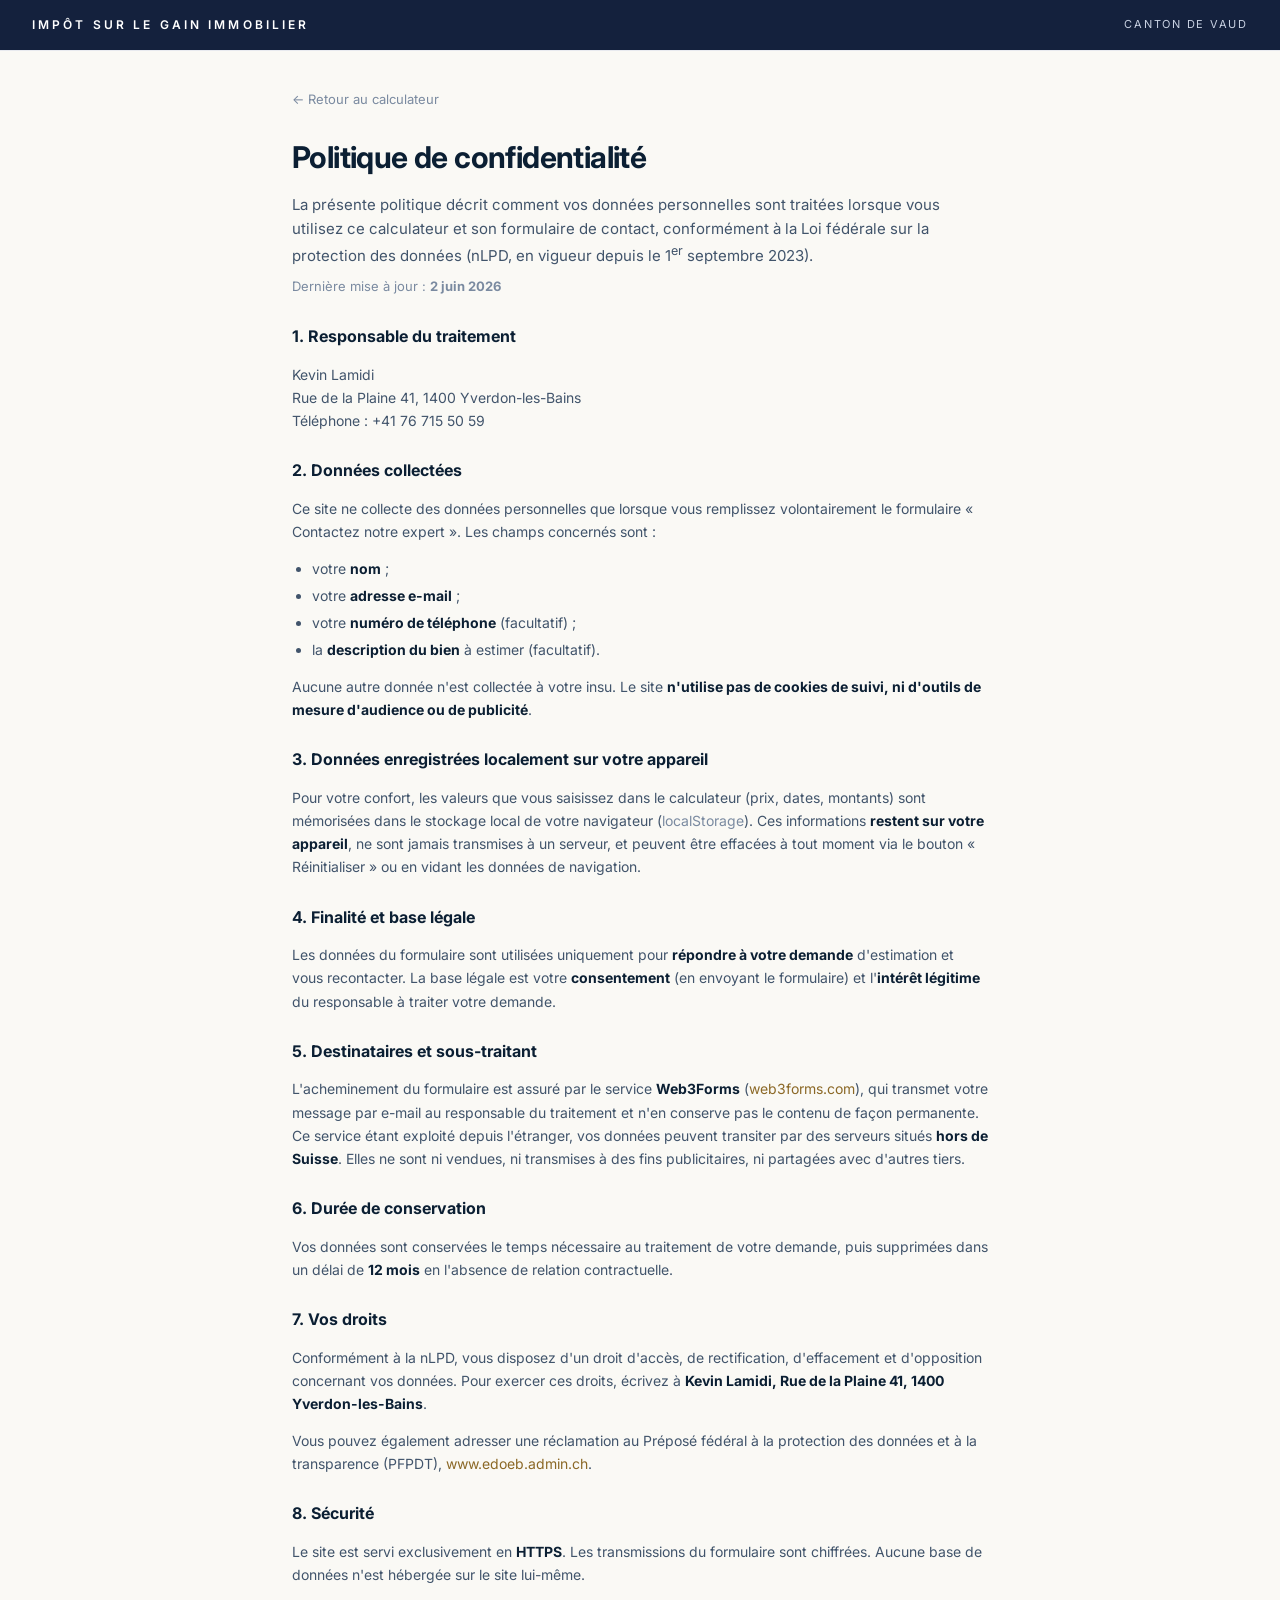
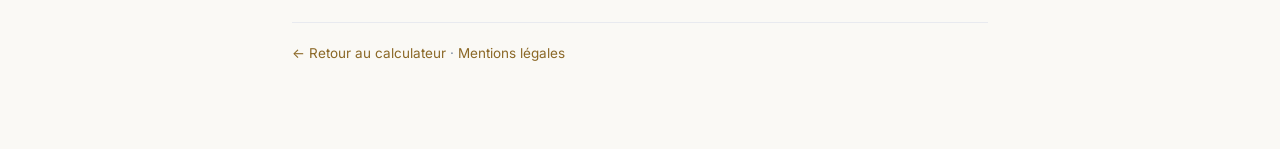
==== commit dd27ddb8: "Finalize expert + legal details (neutral, no brand) Per the user's choice to keep the deliverable br" ====
--- a/confidentialite.html
+++ b/confidentialite.html
@@ -26,15 +26,14 @@
 
   <h1 class="legal-h1">Politique de confidentialité</h1>
   <p class="legal-lead">La présente politique décrit comment vos données personnelles sont traitées lorsque vous utilisez ce calculateur et son formulaire de contact, conformément à la Loi fédérale sur la protection des données (nLPD, en vigueur depuis le 1<sup>er</sup> septembre 2023).</p>
-  <p class="legal-updated">Dernière mise à jour : <strong>[À COMPLÉTER : date]</strong></p>
+  <p class="legal-updated">Dernière mise à jour : <strong>2 juin 2026</strong></p>
 
   <section class="legal-sec">
     <h2>1. Responsable du traitement</h2>
     <p>
-      [À COMPLÉTER : raison sociale]<br />
-      [À COMPLÉTER : adresse postale complète]<br />
-      E-mail : [À COMPLÉTER : e-mail de contact]<br />
-      Téléphone : [À COMPLÉTER : téléphone]
+      Kevin Lamidi<br />
+      Rue de la Plaine 41, 1400 Yverdon-les-Bains<br />
+      Téléphone : +41 76 715 50 59
     </p>
   </section>
 
@@ -67,12 +66,12 @@
 
   <section class="legal-sec">
     <h2>6. Durée de conservation</h2>
-    <p>Vos données sont conservées le temps nécessaire au traitement de votre demande, puis [À COMPLÉTER : durée, ex. « supprimées dans un délai de 12 mois en l'absence de relation contractuelle »].</p>
+    <p>Vos données sont conservées le temps nécessaire au traitement de votre demande, puis supprimées dans un délai de <strong>12 mois</strong> en l'absence de relation contractuelle.</p>
   </section>
 
   <section class="legal-sec">
     <h2>7. Vos droits</h2>
-    <p>Conformément à la nLPD, vous disposez d'un droit d'accès, de rectification, d'effacement et d'opposition concernant vos données. Pour exercer ces droits, écrivez à : <strong>[À COMPLÉTER : e-mail de contact]</strong>.</p>
+    <p>Conformément à la nLPD, vous disposez d'un droit d'accès, de rectification, d'effacement et d'opposition concernant vos données. Pour exercer ces droits, écrivez à <strong>Kevin Lamidi, Rue de la Plaine 41, 1400 Yverdon-les-Bains</strong>.</p>
     <p>Vous pouvez également adresser une réclamation au Préposé fédéral à la protection des données et à la transparence (PFPDT), <a href="https://www.edoeb.admin.ch" target="_blank" rel="noopener">www.edoeb.admin.ch</a>.</p>
   </section>
 
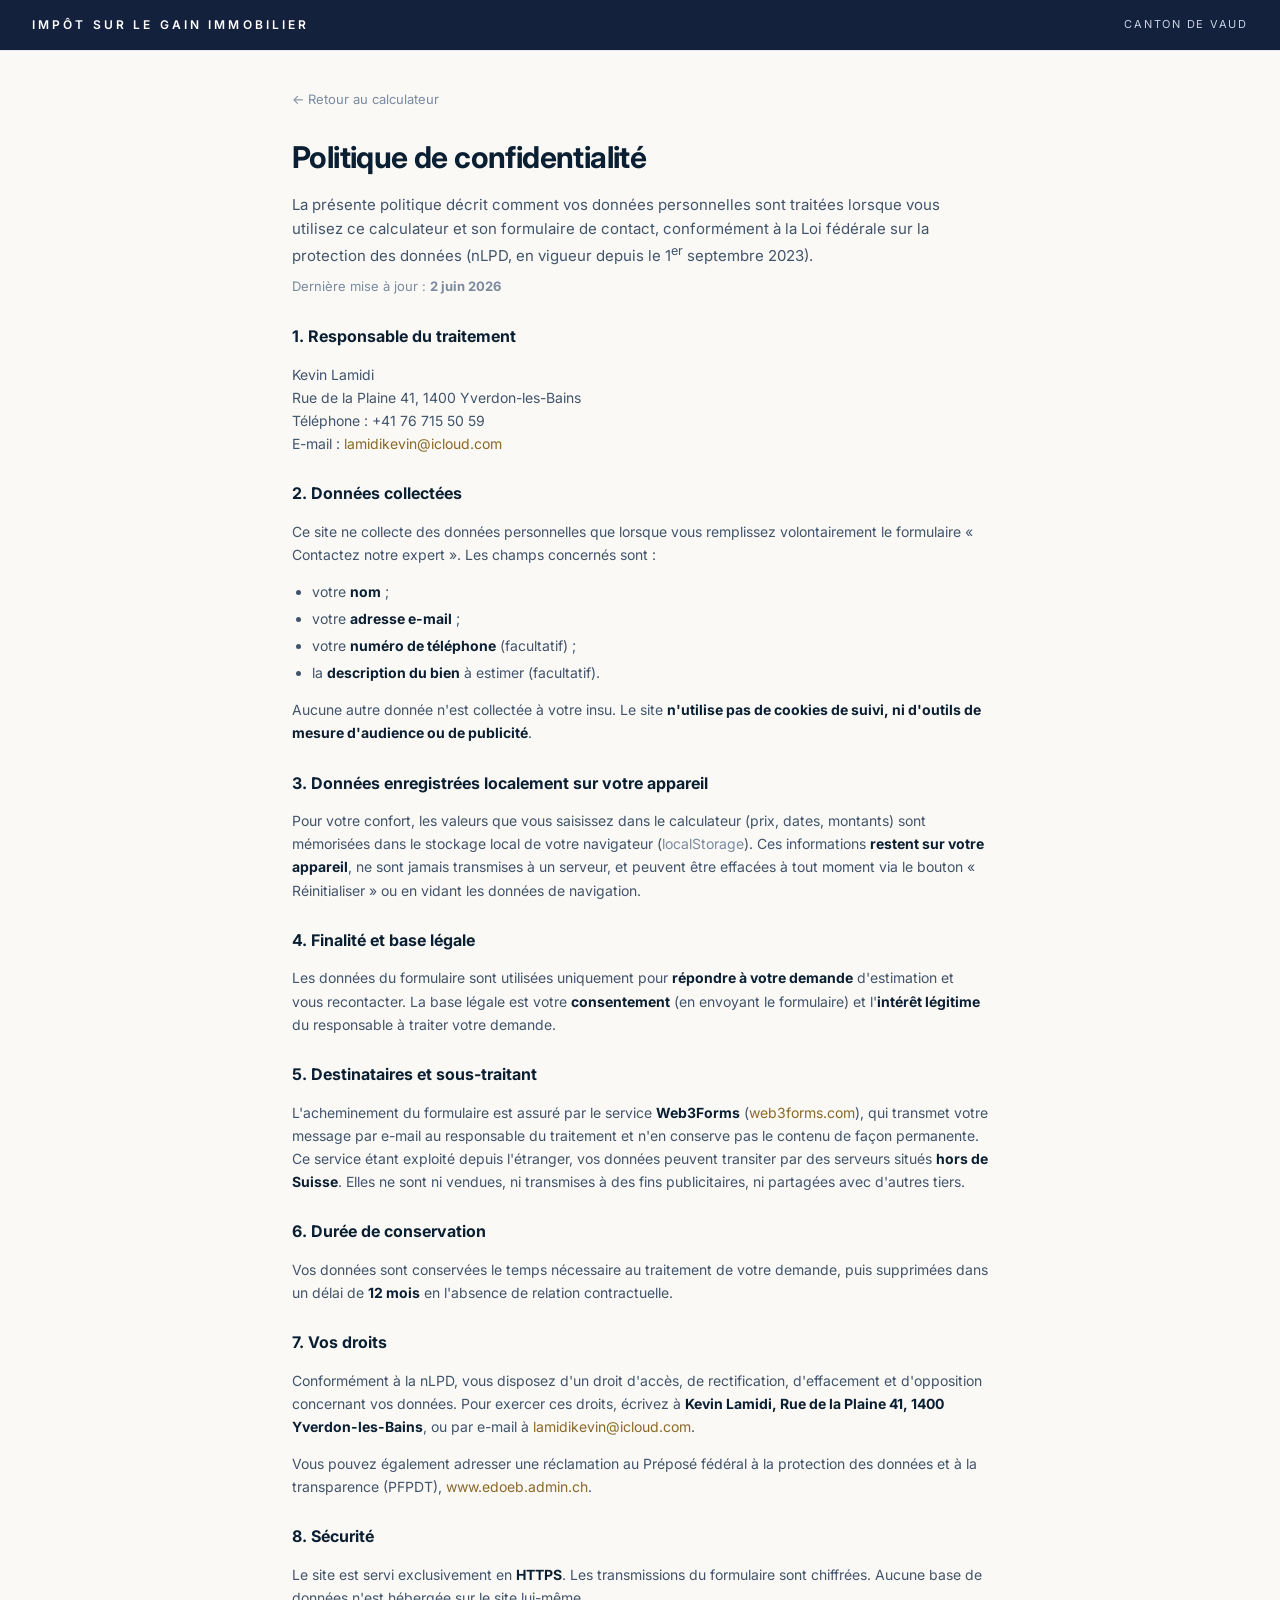
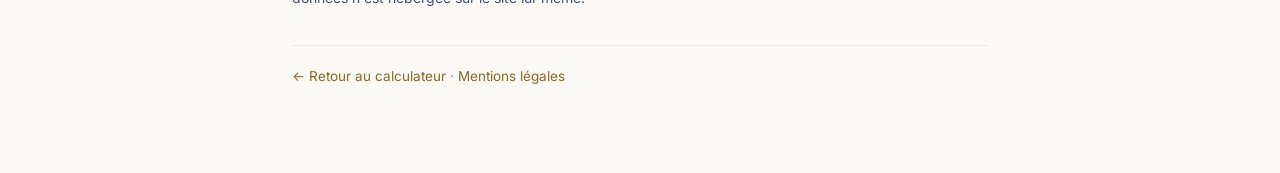
==== commit b248c444: "Add contact e-mail (lamidikevin@icloud.com) to PDF and legal pages User confirmed the address (corre" ====
--- a/confidentialite.html
+++ b/confidentialite.html
@@ -33,7 +33,8 @@
     <p>
       Kevin Lamidi<br />
       Rue de la Plaine 41, 1400 Yverdon-les-Bains<br />
-      Téléphone : +41 76 715 50 59
+      Téléphone : +41 76 715 50 59<br />
+      E-mail : <a href="mailto:lamidikevin@icloud.com">lamidikevin@icloud.com</a>
     </p>
   </section>
 
@@ -71,7 +72,7 @@
 
   <section class="legal-sec">
     <h2>7. Vos droits</h2>
-    <p>Conformément à la nLPD, vous disposez d'un droit d'accès, de rectification, d'effacement et d'opposition concernant vos données. Pour exercer ces droits, écrivez à <strong>Kevin Lamidi, Rue de la Plaine 41, 1400 Yverdon-les-Bains</strong>.</p>
+    <p>Conformément à la nLPD, vous disposez d'un droit d'accès, de rectification, d'effacement et d'opposition concernant vos données. Pour exercer ces droits, écrivez à <strong>Kevin Lamidi, Rue de la Plaine 41, 1400 Yverdon-les-Bains</strong>, ou par e-mail à <a href="mailto:lamidikevin@icloud.com">lamidikevin@icloud.com</a>.</p>
     <p>Vous pouvez également adresser une réclamation au Préposé fédéral à la protection des données et à la transparence (PFPDT), <a href="https://www.edoeb.admin.ch" target="_blank" rel="noopener">www.edoeb.admin.ch</a>.</p>
   </section>
 
